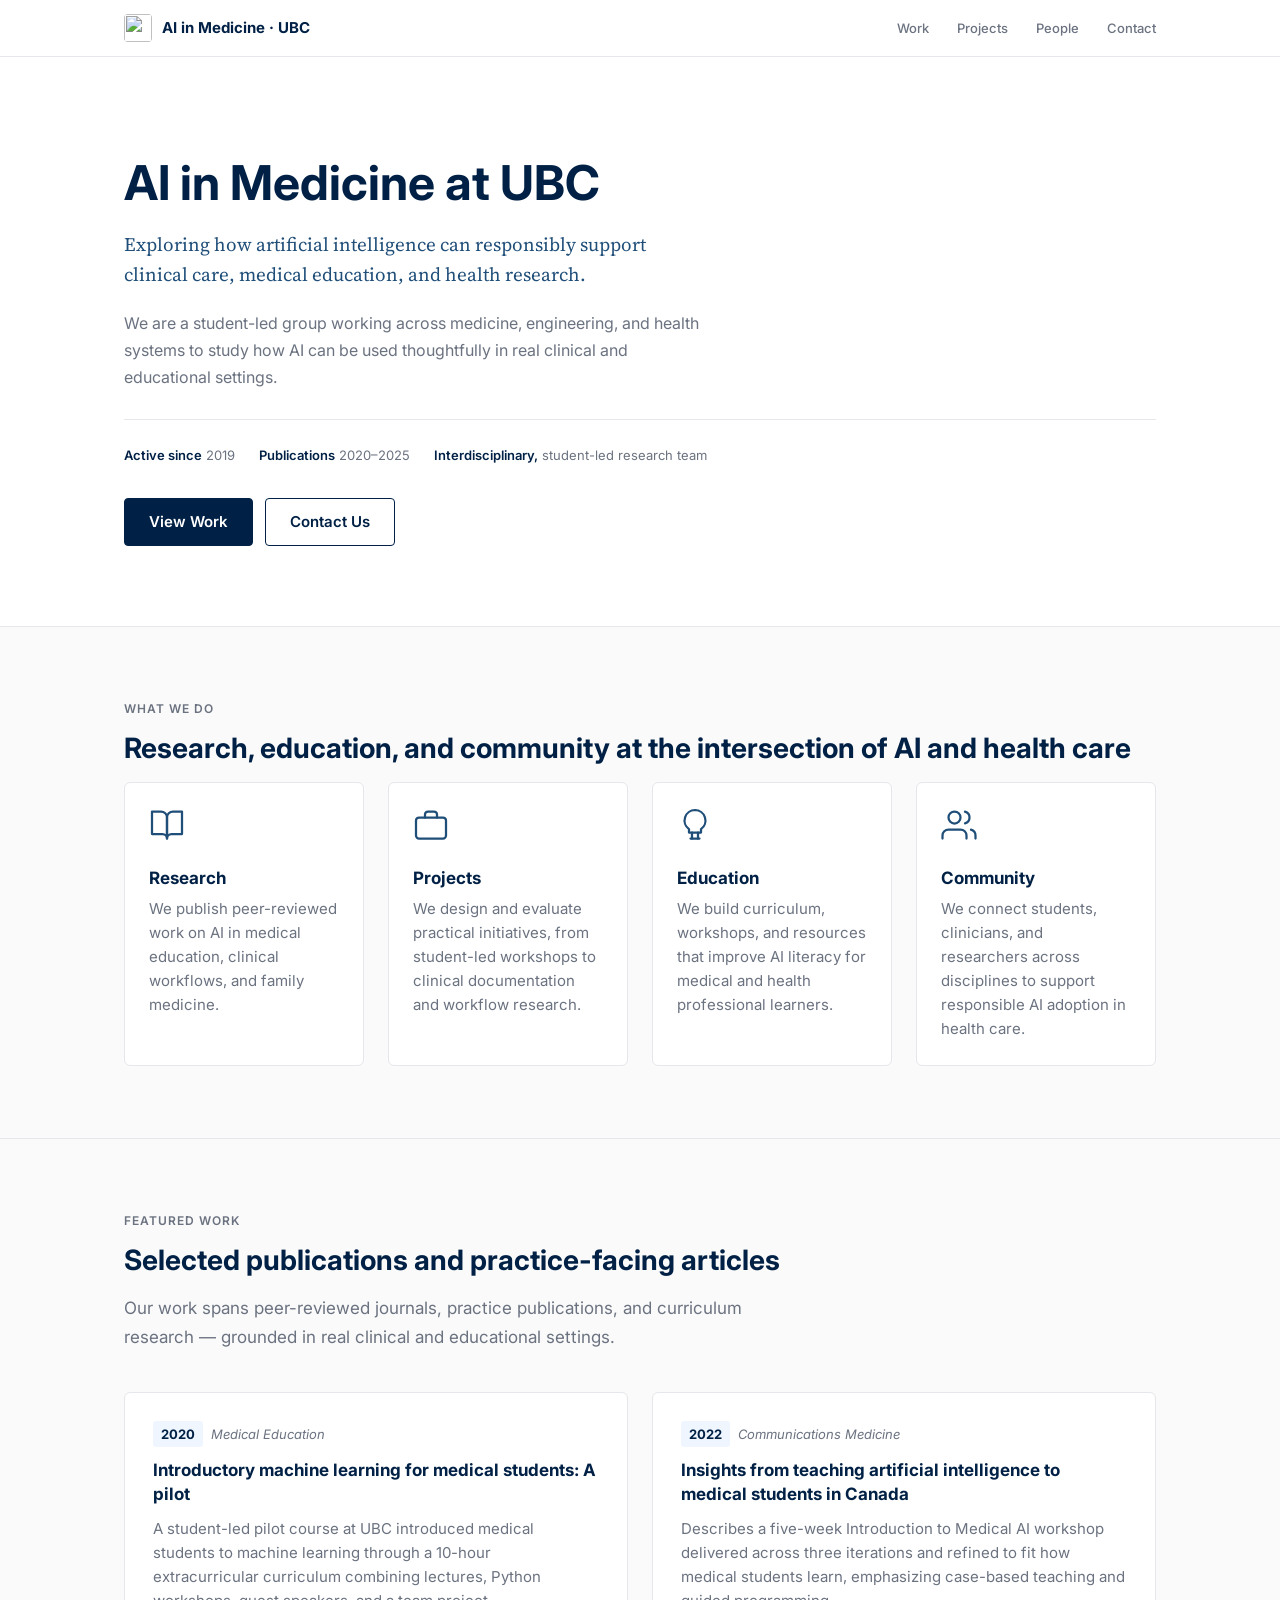
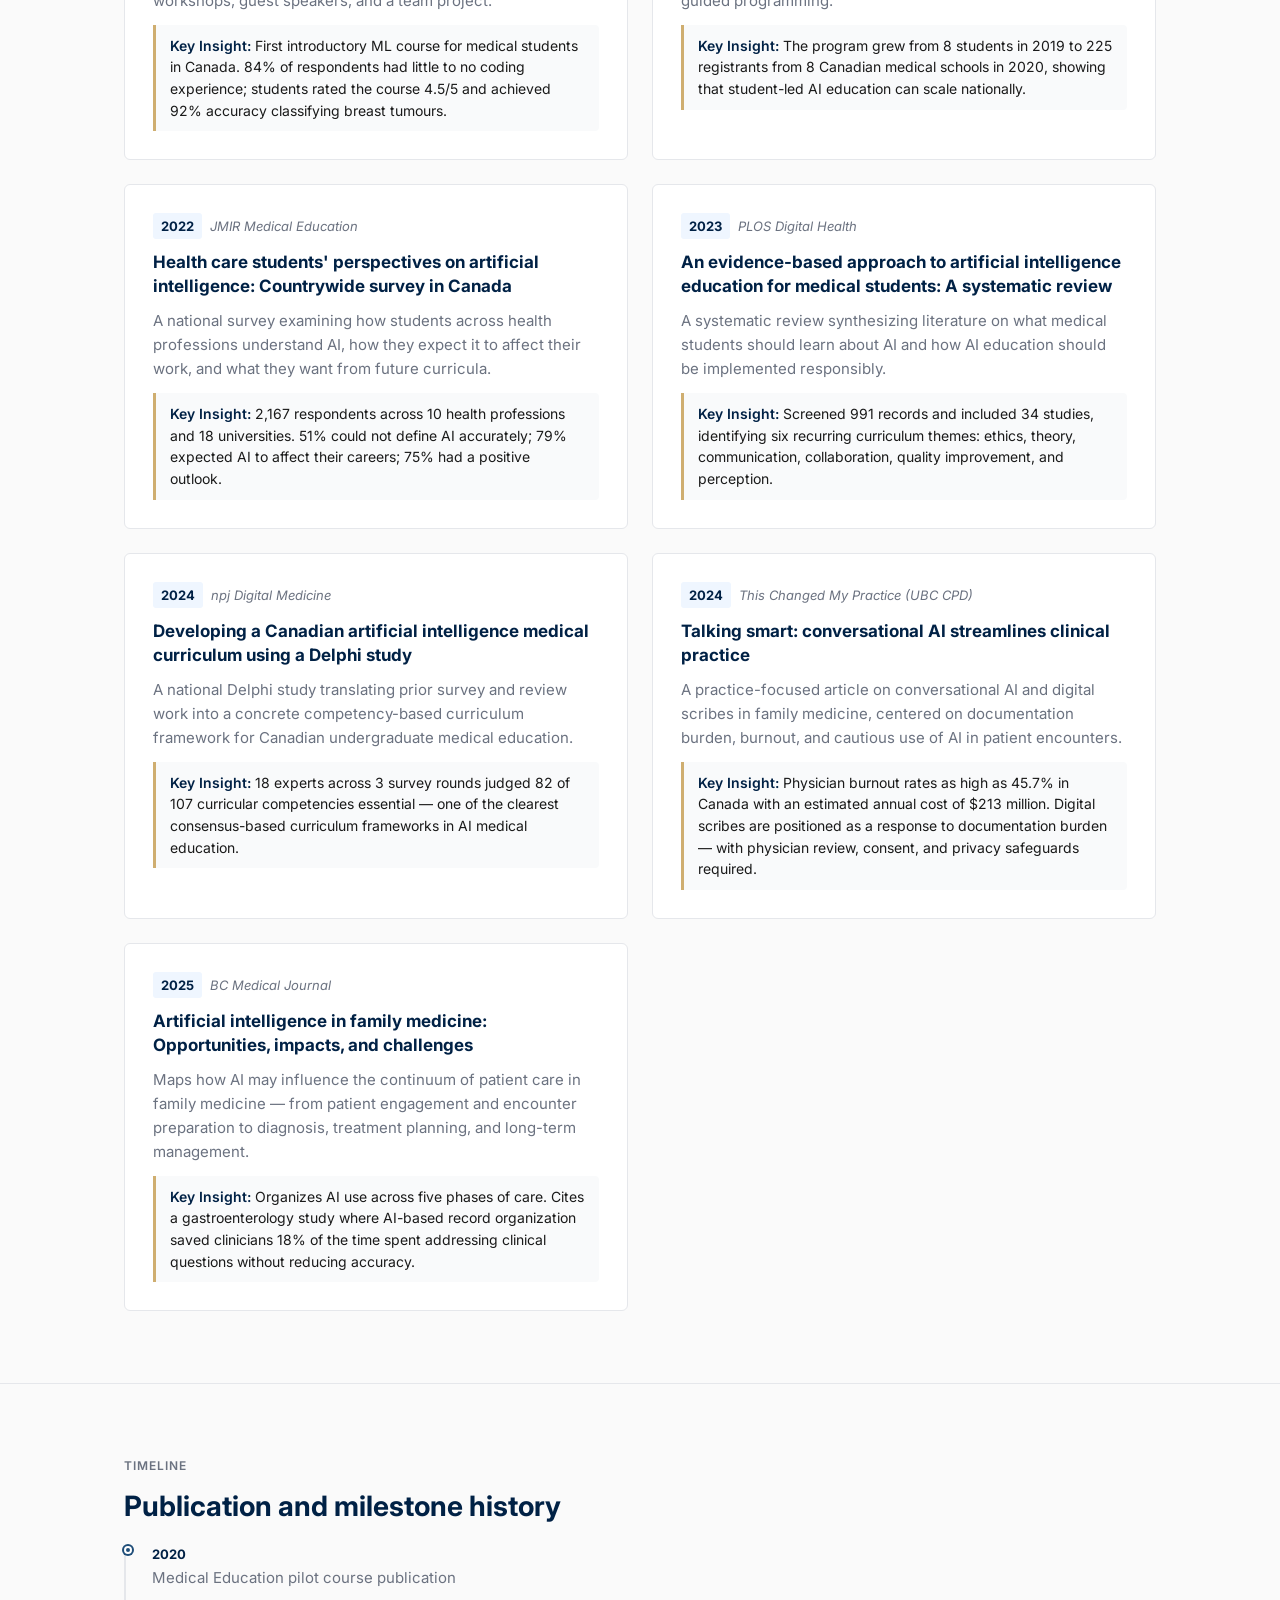
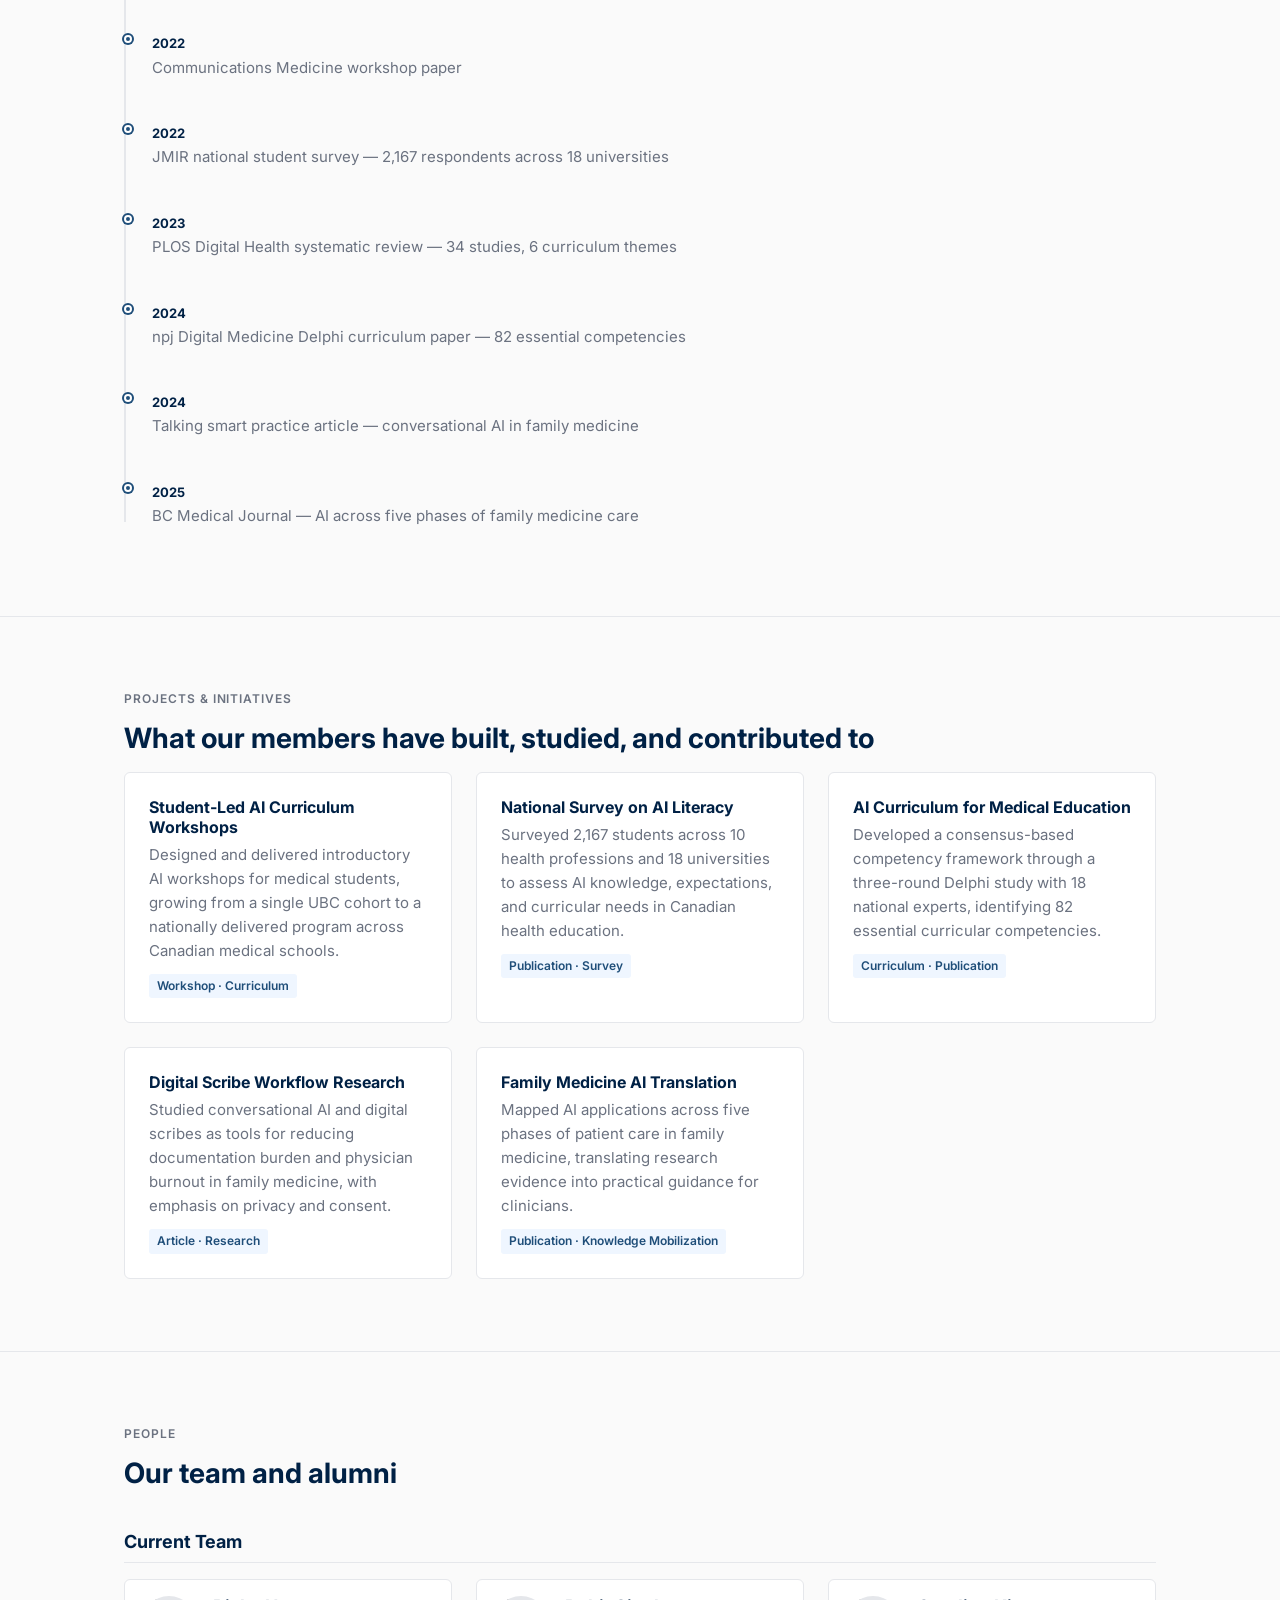
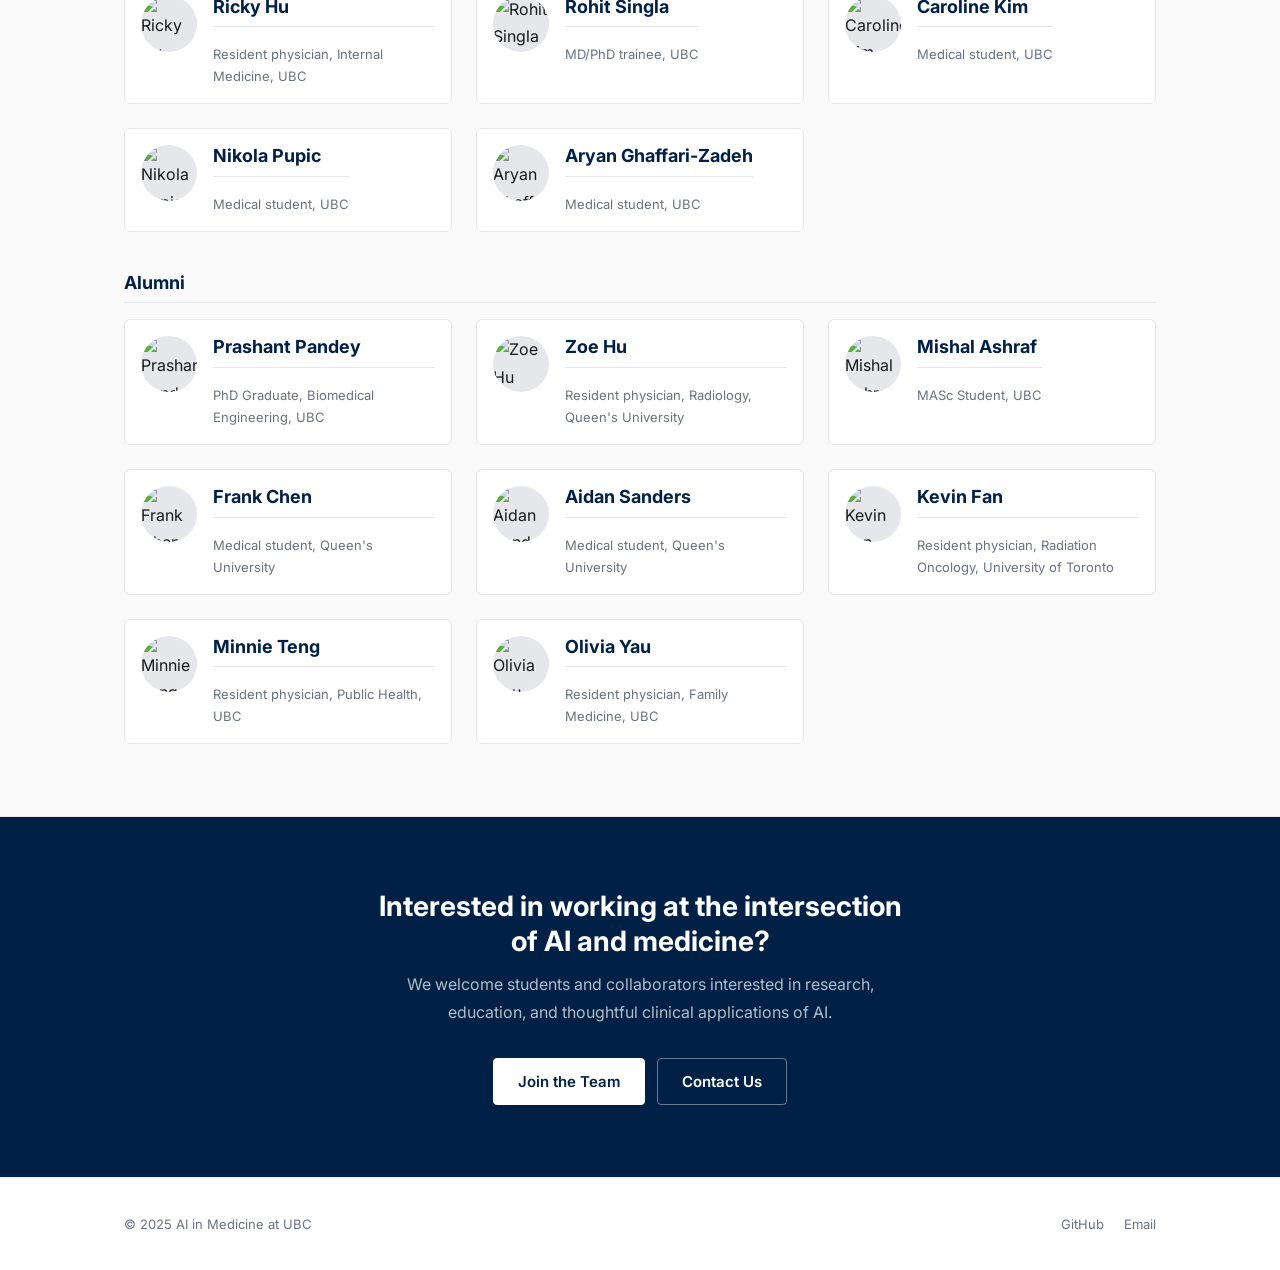
==== index.html @ bf88bde8 "Redesign homepage into academic-lab-style site with new design system - Create new CSS stylesheet (a" ====
<!DOCTYPE html>
<html lang="en">
<head>
    <meta charset="utf-8" />
    <meta name="viewport" content="width=device-width, initial-scale=1" />
    <title>AI in Medicine at UBC</title>
    <meta name="description" content="A student-led research group exploring how AI can responsibly support clinical care, medical education, and health research at the University of British Columbia." />

    <!-- Fonts: Inter (headings + body), Source Serif Pro (accent) -->
    <link rel="preconnect" href="https://fonts.googleapis.com" />
    <link rel="preconnect" href="https://fonts.gstatic.com" crossorigin />
    <link href="https://fonts.googleapis.com/css2?family=Inter:wght@400;500;600;700&family=Source+Serif+Pro:ital,wght@0,400;0,600;1,400&display=swap" rel="stylesheet" />

    <link rel="stylesheet" href="assets/css/site.css" />
</head>
<body>

<!-- Navigation — sticky, minimal -->
<nav class="site-nav" aria-label="Primary navigation">
    <div class="container">
        <a href="#" class="site-nav-brand">
            <img src="images/logo.png" alt="" aria-hidden="true" />
            AI in Medicine · UBC
        </a>
        <ul class="site-nav-links" role="list">
            <li><a href="#work">Work</a></li>
            <li><a href="#projects">Projects</a></li>
            <li><a href="#people">People</a></li>
            <li><a href="#contact">Contact</a></li>
        </ul>
        <button class="nav-toggle" aria-label="Toggle navigation" aria-expanded="false" aria-controls="mobile-nav">
            <svg viewBox="0 0 24 24" fill="none" stroke="currentColor" stroke-width="2" stroke-linecap="round"><line x1="3" y1="6" x2="21" y2="6"/><line x1="3" y1="12" x2="21" y2="12"/><line x1="3" y1="18" x2="21" y2="18"/></svg>
        </button>
    </div>
    <div id="mobile-nav" class="mobile-nav" role="navigation" aria-label="Mobile navigation">
        <a href="#work">Work</a>
        <a href="#projects">Projects</a>
        <a href="#people">People</a>
        <a href="#contact">Contact</a>
    </div>
</nav>

<!-- ============================================================
     1. HERO
     Restrained academic hero. No oversized imagery.
     Credibility metadata replaces marketing claims.
     ============================================================ -->
<section class="hero" id="hero">
    <div class="container">
        <h1>AI in Medicine at UBC</h1>
        <p class="hero-subtitle serif">Exploring how artificial intelligence can responsibly support clinical care, medical education, and health research.</p>
        <p class="hero-body">We are a student-led group working across medicine, engineering, and health systems to study how AI can be used thoughtfully in real clinical and educational settings.</p>
        <div class="hero-meta">
            <span class="hero-meta-item"><strong>Active since</strong> 2019</span>
            <span class="hero-meta-item"><strong>Publications</strong> 2020–2025</span>
            <span class="hero-meta-item"><strong>Interdisciplinary,</strong> student-led research team</span>
        </div>
        <div class="btn-group">
            <a href="#work" class="btn btn-primary">View Work</a>
            <a href="#contact" class="btn btn-outline">Contact Us</a>
        </div>
    </div>
</section>

<!-- ============================================================
     2. WHAT WE DO
     4-column grid on desktop, stacked on mobile.
     Short, specific copy — no buzzwords.
     ============================================================ -->
<section class="section" id="about">
    <div class="container">
        <p class="section-label">What We Do</p>
        <h2 class="section-title">Research, education, and community at the intersection of AI and health care</h2>
        <div class="grid grid-4">
            <div class="card">
                <!-- Icon: book/research -->
                <svg class="card-icon" viewBox="0 0 24 24" fill="none" stroke="currentColor" stroke-width="1.5" stroke-linecap="round" stroke-linejoin="round"><path d="M2 3h6a4 4 0 0 1 4 4v14a3 3 0 0 0-3-3H2z"/><path d="M22 3h-6a4 4 0 0 0-4 4v14a3 3 0 0 1 3-3h7z"/></svg>
                <h3>Research</h3>
                <p>We publish peer-reviewed work on AI in medical education, clinical workflows, and family medicine.</p>
            </div>
            <div class="card">
                <!-- Icon: project/build -->
                <svg class="card-icon" viewBox="0 0 24 24" fill="none" stroke="currentColor" stroke-width="1.5" stroke-linecap="round" stroke-linejoin="round"><rect x="2" y="7" width="20" height="14" rx="2"/><path d="M16 7V5a2 2 0 0 0-2-2h-4a2 2 0 0 0-2 2v2"/></svg>
                <h3>Projects</h3>
                <p>We design and evaluate practical initiatives, from student-led workshops to clinical documentation and workflow research.</p>
            </div>
            <div class="card">
                <!-- Icon: education/lightbulb -->
                <svg class="card-icon" viewBox="0 0 24 24" fill="none" stroke="currentColor" stroke-width="1.5" stroke-linecap="round" stroke-linejoin="round"><path d="M12 2a7 7 0 0 0-4 12.7V17h8v-2.3A7 7 0 0 0 12 2z"/><line x1="9" y1="21" x2="15" y2="21"/><line x1="10" y1="17" x2="10" y2="21"/><line x1="14" y1="17" x2="14" y2="21"/></svg>
                <h3>Education</h3>
                <p>We build curriculum, workshops, and resources that improve AI literacy for medical and health professional learners.</p>
            </div>
            <div class="card">
                <!-- Icon: community/people -->
                <svg class="card-icon" viewBox="0 0 24 24" fill="none" stroke="currentColor" stroke-width="1.5" stroke-linecap="round" stroke-linejoin="round"><path d="M17 21v-2a4 4 0 0 0-4-4H5a4 4 0 0 0-4 4v2"/><circle cx="9" cy="7" r="4"/><path d="M23 21v-2a4 4 0 0 0-3-3.87"/><path d="M16 3.13a4 4 0 0 1 0 7.75"/></svg>
                <h3>Community</h3>
                <p>We connect students, clinicians, and researchers across disciplines to support responsible AI adoption in health care.</p>
            </div>
        </div>
    </div>
</section>

<!-- ============================================================
     3. FEATURED WORK
     Publication-forward section. Chronological project cards.
     Each card: year, source, title, summary, key insight.
     This is the visual anchor of the homepage.
     ============================================================ -->
<section class="section" id="work">
    <div class="container">
        <p class="section-label">Featured Work</p>
        <h2 class="section-title">Selected publications and practice-facing articles</h2>
        <p class="section-desc">Our work spans peer-reviewed journals, practice publications, and curriculum research — grounded in real clinical and educational settings.</p>

        <div class="grid grid-2">

            <!-- 2020 — Medical Education -->
            <article class="project-card">
                <div class="project-card-meta">
                    <span class="project-card-year">2020</span>
                    <span class="project-card-source">Medical Education</span>
                </div>
                <h3>Introductory machine learning for medical students: A pilot</h3>
                <p class="project-card-summary">A student-led pilot course at UBC introduced medical students to machine learning through a 10-hour extracurricular curriculum combining lectures, Python workshops, guest speakers, and a team project.</p>
                <div class="project-card-insight"><strong>Key Insight:</strong> First introductory ML course for medical students in Canada. 84% of respondents had little to no coding experience; students rated the course 4.5/5 and achieved 92% accuracy classifying breast tumours.</div>
            </article>

            <!-- 2022 — Communications Medicine -->
            <article class="project-card">
                <div class="project-card-meta">
                    <span class="project-card-year">2022</span>
                    <span class="project-card-source">Communications Medicine</span>
                </div>
                <h3><a href="https://www.nature.com/articles/s43856-022-00125-4">Insights from teaching artificial intelligence to medical students in Canada</a></h3>
                <p class="project-card-summary">Describes a five-week Introduction to Medical AI workshop delivered across three iterations and refined to fit how medical students learn, emphasizing case-based teaching and guided programming.</p>
                <div class="project-card-insight"><strong>Key Insight:</strong> The program grew from 8 students in 2019 to 225 registrants from 8 Canadian medical schools in 2020, showing that student-led AI education can scale nationally.</div>
            </article>

            <!-- 2022 — JMIR Medical Education -->
            <article class="project-card">
                <div class="project-card-meta">
                    <span class="project-card-year">2022</span>
                    <span class="project-card-source">JMIR Medical Education</span>
                </div>
                <h3><a href="https://mededu.jmir.org/2022/1/e33390/">Health care students' perspectives on artificial intelligence: Countrywide survey in Canada</a></h3>
                <p class="project-card-summary">A national survey examining how students across health professions understand AI, how they expect it to affect their work, and what they want from future curricula.</p>
                <div class="project-card-insight"><strong>Key Insight:</strong> 2,167 respondents across 10 health professions and 18 universities. 51% could not define AI accurately; 79% expected AI to affect their careers; 75% had a positive outlook.</div>
            </article>

            <!-- 2023 — PLOS Digital Health -->
            <article class="project-card">
                <div class="project-card-meta">
                    <span class="project-card-year">2023</span>
                    <span class="project-card-source">PLOS Digital Health</span>
                </div>
                <h3><a href="https://journals.plos.org/digitalhealth/article?id=10.1371/journal.pdig.0000255">An evidence-based approach to artificial intelligence education for medical students: A systematic review</a></h3>
                <p class="project-card-summary">A systematic review synthesizing literature on what medical students should learn about AI and how AI education should be implemented responsibly.</p>
                <div class="project-card-insight"><strong>Key Insight:</strong> Screened 991 records and included 34 studies, identifying six recurring curriculum themes: ethics, theory, communication, collaboration, quality improvement, and perception.</div>
            </article>

            <!-- 2024 — npj Digital Medicine -->
            <article class="project-card">
                <div class="project-card-meta">
                    <span class="project-card-year">2024</span>
                    <span class="project-card-source">npj Digital Medicine</span>
                </div>
                <h3>Developing a Canadian artificial intelligence medical curriculum using a Delphi study</h3>
                <p class="project-card-summary">A national Delphi study translating prior survey and review work into a concrete competency-based curriculum framework for Canadian undergraduate medical education.</p>
                <div class="project-card-insight"><strong>Key Insight:</strong> 18 experts across 3 survey rounds judged 82 of 107 curricular competencies essential — one of the clearest consensus-based curriculum frameworks in AI medical education.</div>
            </article>

            <!-- 2024 — This Changed My Practice -->
            <article class="project-card">
                <div class="project-card-meta">
                    <span class="project-card-year">2024</span>
                    <span class="project-card-source">This Changed My Practice (UBC CPD)</span>
                </div>
                <h3>Talking smart: conversational AI streamlines clinical practice</h3>
                <p class="project-card-summary">A practice-focused article on conversational AI and digital scribes in family medicine, centered on documentation burden, burnout, and cautious use of AI in patient encounters.</p>
                <div class="project-card-insight"><strong>Key Insight:</strong> Physician burnout rates as high as 45.7% in Canada with an estimated annual cost of $213 million. Digital scribes are positioned as a response to documentation burden — with physician review, consent, and privacy safeguards required.</div>
            </article>

            <!-- 2025 — BC Medical Journal -->
            <article class="project-card">
                <div class="project-card-meta">
                    <span class="project-card-year">2025</span>
                    <span class="project-card-source">BC Medical Journal</span>
                </div>
                <h3>Artificial intelligence in family medicine: Opportunities, impacts, and challenges</h3>
                <p class="project-card-summary">Maps how AI may influence the continuum of patient care in family medicine — from patient engagement and encounter preparation to diagnosis, treatment planning, and long-term management.</p>
                <div class="project-card-insight"><strong>Key Insight:</strong> Organizes AI use across five phases of care. Cites a gastroenterology study where AI-based record organization saved clinicians 18% of the time spent addressing clinical questions without reducing accuracy.</div>
            </article>

        </div>
    </div>
</section>

<!-- ============================================================
     4. TIMELINE
     Clean chronological view of milestones.
     Minimal — just year + description.
     ============================================================ -->
<section class="section" id="timeline">
    <div class="container">
        <p class="section-label">Timeline</p>
        <h2 class="section-title">Publication and milestone history</h2>
        <div class="timeline">
            <div class="timeline-item">
                <span class="timeline-year">2020</span>
                <p class="timeline-text">Medical Education pilot course publication</p>
            </div>
            <div class="timeline-item">
                <span class="timeline-year">2022</span>
                <p class="timeline-text">Communications Medicine workshop paper</p>
            </div>
            <div class="timeline-item">
                <span class="timeline-year">2022</span>
                <p class="timeline-text">JMIR national student survey — 2,167 respondents across 18 universities</p>
            </div>
            <div class="timeline-item">
                <span class="timeline-year">2023</span>
                <p class="timeline-text">PLOS Digital Health systematic review — 34 studies, 6 curriculum themes</p>
            </div>
            <div class="timeline-item">
                <span class="timeline-year">2024</span>
                <p class="timeline-text">npj Digital Medicine Delphi curriculum paper — 82 essential competencies</p>
            </div>
            <div class="timeline-item">
                <span class="timeline-year">2024</span>
                <p class="timeline-text">Talking smart practice article — conversational AI in family medicine</p>
            </div>
            <div class="timeline-item">
                <span class="timeline-year">2025</span>
                <p class="timeline-text">BC Medical Journal — AI across five phases of family medicine care</p>
            </div>
        </div>
    </div>
</section>

<!-- ============================================================
     5. PROJECTS / INITIATIVES
     Card-based grid of real work products.
     Each card: name, description, output type.
     ============================================================ -->
<section class="section" id="projects">
    <div class="container">
        <p class="section-label">Projects &amp; Initiatives</p>
        <h2 class="section-title">What our members have built, studied, and contributed to</h2>
        <div class="grid grid-3">
            <div class="initiative-card">
                <h3>Student-Led AI Curriculum Workshops</h3>
                <p>Designed and delivered introductory AI workshops for medical students, growing from a single UBC cohort to a nationally delivered program across Canadian medical schools.</p>
                <span class="initiative-tag">Workshop · Curriculum</span>
            </div>
            <div class="initiative-card">
                <h3>National Survey on AI Literacy</h3>
                <p>Surveyed 2,167 students across 10 health professions and 18 universities to assess AI knowledge, expectations, and curricular needs in Canadian health education.</p>
                <span class="initiative-tag">Publication · Survey</span>
            </div>
            <div class="initiative-card">
                <h3>AI Curriculum for Medical Education</h3>
                <p>Developed a consensus-based competency framework through a three-round Delphi study with 18 national experts, identifying 82 essential curricular competencies.</p>
                <span class="initiative-tag">Curriculum · Publication</span>
            </div>
            <div class="initiative-card">
                <h3>Digital Scribe Workflow Research</h3>
                <p>Studied conversational AI and digital scribes as tools for reducing documentation burden and physician burnout in family medicine, with emphasis on privacy and consent.</p>
                <span class="initiative-tag">Article · Research</span>
            </div>
            <div class="initiative-card">
                <h3>Family Medicine AI Translation</h3>
                <p>Mapped AI applications across five phases of patient care in family medicine, translating research evidence into practical guidance for clinicians.</p>
                <span class="initiative-tag">Publication · Knowledge Mobilization</span>
            </div>
        </div>
    </div>
</section>

<!-- ============================================================
     6. PEOPLE
     Simple grid with photo, name, role.
     Concise, human bios. Academic tone.
     ============================================================ -->
<section class="section" id="people">
    <div class="container">
        <p class="section-label">People</p>
        <h2 class="section-title">Our team and alumni</h2>

        <!-- Current Team -->
        <div class="people-subsection">
            <h3>Current Team</h3>
            <div class="grid grid-3">
                <div class="person-card">
                    <img src="images/rh.png" alt="Ricky Hu" class="person-card-photo" />
                    <div class="person-card-info">
                        <h3>Ricky Hu</h3>
                        <p class="person-card-role">Resident physician, Internal Medicine, UBC</p>
                    </div>
                </div>
                <div class="person-card">
                    <img src="images/rs.png" alt="Rohit Singla" class="person-card-photo" />
                    <div class="person-card-info">
                        <h3>Rohit Singla</h3>
                        <p class="person-card-role">MD/PhD trainee, UBC</p>
                    </div>
                </div>
                <div class="person-card">
                    <img src="images/ck.jpg" alt="Caroline Kim" class="person-card-photo" />
                    <div class="person-card-info">
                        <h3>Caroline Kim</h3>
                        <p class="person-card-role">Medical student, UBC</p>
                    </div>
                </div>
                <div class="person-card">
                    <img src="images/np.jpg" alt="Nikola Pupic" class="person-card-photo" />
                    <div class="person-card-info">
                        <h3>Nikola Pupic</h3>
                        <p class="person-card-role">Medical student, UBC</p>
                    </div>
                </div>
                <div class="person-card">
                    <img src="images/ag.jpg" alt="Aryan Ghaffari-Zadeh" class="person-card-photo" />
                    <div class="person-card-info">
                        <h3>Aryan Ghaffari-Zadeh</h3>
                        <p class="person-card-role">Medical student, UBC</p>
                    </div>
                </div>
            </div>
        </div>

        <!-- Alumni -->
        <div class="people-subsection">
            <h3>Alumni</h3>
            <div class="grid grid-3">
                <div class="person-card">
                    <img src="images/pp.png" alt="Prashant Pandey" class="person-card-photo" />
                    <div class="person-card-info">
                        <h3>Prashant Pandey</h3>
                        <p class="person-card-role">PhD Graduate, Biomedical Engineering, UBC</p>
                    </div>
                </div>
                <div class="person-card">
                    <img src="images/zh.png" alt="Zoe Hu" class="person-card-photo" />
                    <div class="person-card-info">
                        <h3>Zoe Hu</h3>
                        <p class="person-card-role">Resident physician, Radiology, Queen's University</p>
                    </div>
                </div>
                <div class="person-card">
                    <img src="images/ma.png" alt="Mishal Ashraf" class="person-card-photo" />
                    <div class="person-card-info">
                        <h3>Mishal Ashraf</h3>
                        <p class="person-card-role">MASc Student, UBC</p>
                    </div>
                </div>
                <div class="person-card">
                    <img src="images/fc.jpg" alt="Frank Chen" class="person-card-photo" />
                    <div class="person-card-info">
                        <h3>Frank Chen</h3>
                        <p class="person-card-role">Medical student, Queen's University</p>
                    </div>
                </div>
                <div class="person-card">
                    <img src="images/as.jpg" alt="Aidan Sanders" class="person-card-photo" />
                    <div class="person-card-info">
                        <h3>Aidan Sanders</h3>
                        <p class="person-card-role">Medical student, Queen's University</p>
                    </div>
                </div>
                <div class="person-card">
                    <img src="images/kf.png" alt="Kevin Fan" class="person-card-photo" />
                    <div class="person-card-info">
                        <h3>Kevin Fan</h3>
                        <p class="person-card-role">Resident physician, Radiation Oncology, University of Toronto</p>
                    </div>
                </div>
                <div class="person-card">
                    <img src="images/mt.png" alt="Minnie Teng" class="person-card-photo" />
                    <div class="person-card-info">
                        <h3>Minnie Teng</h3>
                        <p class="person-card-role">Resident physician, Public Health, UBC</p>
                    </div>
                </div>
                <div class="person-card">
                    <img src="images/oy.png" alt="Olivia Yau" class="person-card-photo" />
                    <div class="person-card-info">
                        <h3>Olivia Yau</h3>
                        <p class="person-card-role">Resident physician, Family Medicine, UBC</p>
                    </div>
                </div>
            </div>
        </div>
    </div>
</section>

<!-- ============================================================
     7. CTA / CONTACT
     Invitational, academic tone. Not promotional.
     ============================================================ -->
<section class="section cta-section" id="contact">
    <div class="container">
        <h2>Interested in working at the intersection of AI and medicine?</h2>
        <p>We welcome students and collaborators interested in research, education, and thoughtful clinical applications of AI.</p>
        <div class="btn-group" style="justify-content: center;">
            <a href="mailto:ubcaimss@gmail.com" class="btn btn-primary">Join the Team</a>
            <a href="mailto:ubcaimss@gmail.com" class="btn btn-outline">Contact Us</a>
        </div>
    </div>
</section>

<!-- Footer -->
<footer class="site-footer">
    <div class="container">
        <span class="footer-text">&copy; 2025 AI in Medicine at UBC</span>
        <ul class="footer-links" role="list">
            <li><a href="https://github.com/ubcaimed" aria-label="GitHub">GitHub</a></li>
            <li><a href="mailto:ubcaimss@gmail.com" aria-label="Email">Email</a></li>
        </ul>
    </div>
</footer>

<!-- Minimal JS: mobile nav toggle only -->
<script>
(function () {
    var toggle = document.querySelector('.nav-toggle');
    var mobileNav = document.getElementById('mobile-nav');
    if (!toggle || !mobileNav) return;

    toggle.addEventListener('click', function () {
        var isOpen = mobileNav.classList.toggle('is-open');
        toggle.setAttribute('aria-expanded', isOpen);
    });

    // Close mobile nav when a link is clicked
    mobileNav.querySelectorAll('a').forEach(function (link) {
        link.addEventListener('click', function () {
            mobileNav.classList.remove('is-open');
            toggle.setAttribute('aria-expanded', 'false');
        });
    });
})();
</script>

</body>
</html>
---- assets/css/site.css ----
/*
 * UBC AI in Medicine — Academic Design System
 *
 * Design decisions:
 * - Typography-driven hierarchy using Inter + Source Serif Pro
 * - UBC-aligned color palette (#002145 primary)
 * - Generous whitespace, thin borders, no heavy shadows
 * - Mobile-first responsive layout
 * - Reusable component patterns (section, card, timeline)
 */

/* ---- Reset & Base ---- */
*, *::before, *::after {
  box-sizing: border-box;
  margin: 0;
  padding: 0;
}

html {
  font-size: 16px;
  scroll-behavior: smooth;
  -webkit-text-size-adjust: 100%;
}

body {
  font-family: 'Inter', system-ui, -apple-system, sans-serif;
  color: #1A1A1A;
  background: #FAFAFA;
  line-height: 1.7;
  -webkit-font-smoothing: antialiased;
  -moz-osx-font-smoothing: grayscale;
}

img {
  max-width: 100%;
  height: auto;
  display: block;
}

a {
  color: #1F4E79;
  text-decoration: none;
  transition: color 0.15s ease;
}

a:hover {
  color: #002145;
}

/* ---- Typography ---- */
h1, h2, h3, h4, h5, h6 {
  font-family: 'Inter', system-ui, sans-serif;
  font-weight: 700;
  color: #002145;
  line-height: 1.25;
}

h1 { font-size: 2.5rem; }      /* 40px */
h2 { font-size: 1.75rem; }     /* 28px */
h3 { font-size: 1.25rem; }     /* 20px */
h4 { font-size: 1.125rem; }    /* 18px */

p {
  margin-bottom: 1rem;
  color: #1A1A1A;
}

.text-muted {
  color: #6B7280;
}

.text-small {
  font-size: 0.875rem;
}

/* Accent serif for special use */
.serif {
  font-family: 'Source Serif Pro', 'Georgia', serif;
}

/* ---- Layout ---- */
.container {
  max-width: 1080px;
  margin: 0 auto;
  padding: 0 1.5rem;
}

.section {
  padding: 4.5rem 0;
}

.section + .section {
  border-top: 1px solid #E5E7EB;
}

.section-label {
  font-size: 0.75rem;
  font-weight: 600;
  text-transform: uppercase;
  letter-spacing: 0.08em;
  color: #6B7280;
  margin-bottom: 0.75rem;
}

.section-title {
  margin-bottom: 1rem;
}

.section-desc {
  max-width: 640px;
  color: #6B7280;
  font-size: 1.0625rem;
  line-height: 1.7;
  margin-bottom: 2.5rem;
}

/* ---- Grid ---- */
.grid {
  display: grid;
  gap: 1.5rem;
}

.grid-2 {
  grid-template-columns: 1fr;
}

.grid-3 {
  grid-template-columns: 1fr;
}

.grid-4 {
  grid-template-columns: 1fr;
}

@media (min-width: 640px) {
  .grid-2 { grid-template-columns: repeat(2, 1fr); }
  .grid-3 { grid-template-columns: repeat(2, 1fr); }
  .grid-4 { grid-template-columns: repeat(2, 1fr); }
}

@media (min-width: 960px) {
  .grid-3 { grid-template-columns: repeat(3, 1fr); }
  .grid-4 { grid-template-columns: repeat(4, 1fr); }
}

/* ---- Buttons ---- */
.btn {
  display: inline-block;
  font-family: 'Inter', system-ui, sans-serif;
  font-size: 0.9375rem;
  font-weight: 600;
  padding: 0.625rem 1.5rem;
  border-radius: 4px;
  border: 1px solid transparent;
  cursor: pointer;
  transition: background 0.15s ease, border-color 0.15s ease, color 0.15s ease;
  text-align: center;
}

.btn-primary {
  background: #002145;
  color: #fff;
  border-color: #002145;
}

.btn-primary:hover {
  background: #1F4E79;
  border-color: #1F4E79;
  color: #fff;
}

.btn-outline {
  background: transparent;
  color: #002145;
  border-color: #002145;
}

.btn-outline:hover {
  background: #002145;
  color: #fff;
}

.btn-group {
  display: flex;
  gap: 0.75rem;
  flex-wrap: wrap;
}

/* ---- Navigation ---- */
.site-nav {
  position: sticky;
  top: 0;
  z-index: 100;
  background: #fff;
  border-bottom: 1px solid #E5E7EB;
}

.site-nav .container {
  display: flex;
  align-items: center;
  justify-content: space-between;
  height: 3.5rem;
}

.site-nav-brand {
  display: flex;
  align-items: center;
  gap: 0.625rem;
  font-weight: 700;
  font-size: 0.9375rem;
  color: #002145;
  white-space: nowrap;
}

.site-nav-brand img {
  width: 28px;
  height: 28px;
  border-radius: 4px;
}

.site-nav-links {
  display: none;
  list-style: none;
  gap: 1.75rem;
}

.site-nav-links a {
  font-size: 0.8125rem;
  font-weight: 500;
  color: #6B7280;
  transition: color 0.15s ease;
}

.site-nav-links a:hover {
  color: #002145;
}

/* Mobile nav toggle */
.nav-toggle {
  display: flex;
  align-items: center;
  justify-content: center;
  background: none;
  border: none;
  cursor: pointer;
  padding: 0.5rem;
  color: #002145;
}

.nav-toggle svg {
  width: 22px;
  height: 22px;
}

/* Mobile dropdown */
.mobile-nav {
  display: none;
  background: #fff;
  border-bottom: 1px solid #E5E7EB;
  padding: 0.75rem 1.5rem 1rem;
}

.mobile-nav.is-open {
  display: block;
}

.mobile-nav a {
  display: block;
  padding: 0.5rem 0;
  font-size: 0.9375rem;
  font-weight: 500;
  color: #6B7280;
  border-bottom: 1px solid #E5E7EB;
}

.mobile-nav a:last-child {
  border-bottom: none;
}

.mobile-nav a:hover {
  color: #002145;
}

@media (min-width: 768px) {
  .site-nav-links {
    display: flex;
  }
  .nav-toggle {
    display: none;
  }
}

/* ---- Hero ---- */
.hero {
  padding: 5rem 0 4rem;
  background: #fff;
  border-bottom: 1px solid #E5E7EB;
}

.hero h1 {
  font-size: 2.75rem;
  margin-bottom: 1rem;
  max-width: 600px;
}

.hero .hero-subtitle {
  font-family: 'Source Serif Pro', Georgia, serif;
  font-size: 1.1875rem;
  color: #1F4E79;
  line-height: 1.6;
  max-width: 580px;
  margin-bottom: 1.25rem;
  font-weight: 400;
}

.hero .hero-body {
  color: #6B7280;
  font-size: 1rem;
  line-height: 1.7;
  max-width: 580px;
  margin-bottom: 1.75rem;
}

.hero-meta {
  display: flex;
  gap: 1.5rem;
  flex-wrap: wrap;
  margin-bottom: 2rem;
  padding-top: 1.5rem;
  border-top: 1px solid #E5E7EB;
}

.hero-meta-item {
  font-size: 0.8125rem;
  color: #6B7280;
}

.hero-meta-item strong {
  color: #002145;
  font-weight: 600;
}

@media (min-width: 768px) {
  .hero {
    padding: 6rem 0 5rem;
  }
  .hero h1 {
    font-size: 3rem;
  }
}

/* ---- Card (shared base) ---- */
.card {
  background: #fff;
  border: 1px solid #E5E7EB;
  border-radius: 6px;
  padding: 1.5rem;
  transition: border-color 0.15s ease;
}

.card:hover {
  border-color: #CBD5E1;
}

.card-icon {
  width: 36px;
  height: 36px;
  margin-bottom: 1rem;
  color: #1F4E79;
}

.card h3 {
  font-size: 1.0625rem;
  margin-bottom: 0.5rem;
}

.card p {
  font-size: 0.9375rem;
  color: #6B7280;
  line-height: 1.6;
  margin-bottom: 0;
}

/* ---- Project Card (Featured Work) ---- */
.project-card {
  background: #fff;
  border: 1px solid #E5E7EB;
  border-radius: 6px;
  padding: 1.75rem;
  transition: border-color 0.15s ease;
}

.project-card:hover {
  border-color: #CBD5E1;
}

.project-card-meta {
  display: flex;
  align-items: center;
  gap: 0.5rem;
  margin-bottom: 0.75rem;
  flex-wrap: wrap;
}

.project-card-year {
  font-size: 0.8125rem;
  font-weight: 700;
  color: #002145;
  background: #EFF6FF;
  padding: 0.125rem 0.5rem;
  border-radius: 3px;
}

.project-card-source {
  font-size: 0.8125rem;
  color: #6B7280;
  font-style: italic;
}

.project-card h3 {
  font-size: 1.0625rem;
  line-height: 1.4;
  margin-bottom: 0.625rem;
  color: #002145;
}

.project-card h3 a {
  color: inherit;
}

.project-card h3 a:hover {
  color: #1F4E79;
}

.project-card-summary {
  font-size: 0.9375rem;
  color: #6B7280;
  line-height: 1.6;
  margin-bottom: 0.75rem;
}

.project-card-insight {
  font-size: 0.875rem;
  color: #1A1A1A;
  background: #F9FAFB;
  border-left: 3px solid #CFAE70;
  padding: 0.625rem 0.875rem;
  line-height: 1.55;
  border-radius: 0 4px 4px 0;
}

.project-card-insight strong {
  color: #002145;
  font-weight: 600;
}

/* ---- Timeline ---- */
.timeline {
  position: relative;
  padding-left: 1.75rem;
}

.timeline::before {
  content: '';
  position: absolute;
  left: 0;
  top: 0.375rem;
  bottom: 0.375rem;
  width: 2px;
  background: #E5E7EB;
}

.timeline-item {
  position: relative;
  padding-bottom: 1.5rem;
}

.timeline-item:last-child {
  padding-bottom: 0;
}

.timeline-item::before {
  content: '';
  position: absolute;
  left: -1.75rem;
  top: 0.375rem;
  width: 8px;
  height: 8px;
  border-radius: 50%;
  background: #1F4E79;
  border: 2px solid #fff;
  box-shadow: 0 0 0 2px #1F4E79;
}

.timeline-year {
  font-size: 0.8125rem;
  font-weight: 700;
  color: #002145;
  margin-bottom: 0.125rem;
}

.timeline-text {
  font-size: 0.9375rem;
  color: #6B7280;
  line-height: 1.5;
}

/* ---- Initiative Card ---- */
.initiative-card {
  background: #fff;
  border: 1px solid #E5E7EB;
  border-radius: 6px;
  padding: 1.5rem;
  transition: border-color 0.15s ease;
}

.initiative-card:hover {
  border-color: #CBD5E1;
}

.initiative-card h3 {
  font-size: 1rem;
  margin-bottom: 0.375rem;
  color: #002145;
}

.initiative-card p {
  font-size: 0.9375rem;
  color: #6B7280;
  line-height: 1.6;
  margin-bottom: 0.5rem;
}

.initiative-tag {
  display: inline-block;
  font-size: 0.75rem;
  font-weight: 600;
  color: #1F4E79;
  background: #EFF6FF;
  padding: 0.125rem 0.5rem;
  border-radius: 3px;
}

/* ---- Person Card ---- */
.person-card {
  display: flex;
  align-items: flex-start;
  gap: 1rem;
  padding: 1rem;
  border: 1px solid #E5E7EB;
  border-radius: 6px;
  background: #fff;
  transition: border-color 0.15s ease;
}

.person-card:hover {
  border-color: #CBD5E1;
}

.person-card-photo {
  width: 56px;
  height: 56px;
  border-radius: 50%;
  object-fit: cover;
  flex-shrink: 0;
  background: #E5E7EB;
}

.person-card-info h3 {
  font-size: 0.9375rem;
  margin-bottom: 0.125rem;
  color: #002145;
}

.person-card-role {
  font-size: 0.8125rem;
  color: #6B7280;
  margin-bottom: 0;
}

/* ---- CTA Section ---- */
.cta-section {
  background: #002145;
  color: #fff;
  text-align: center;
  border-top: none;
}

.cta-section h2 {
  color: #fff;
  max-width: 540px;
  margin: 0 auto 0.75rem;
}

.cta-section p {
  color: rgba(255, 255, 255, 0.7);
  max-width: 520px;
  margin: 0 auto 2rem;
  font-size: 1rem;
}

.cta-section .btn-primary {
  background: #fff;
  color: #002145;
  border-color: #fff;
}

.cta-section .btn-primary:hover {
  background: rgba(255, 255, 255, 0.9);
  color: #002145;
}

.cta-section .btn-outline {
  color: #fff;
  border-color: rgba(255, 255, 255, 0.4);
}

.cta-section .btn-outline:hover {
  background: rgba(255, 255, 255, 0.1);
  border-color: rgba(255, 255, 255, 0.7);
  color: #fff;
}

/* ---- Footer ---- */
.site-footer {
  padding: 2rem 0;
  border-top: 1px solid #E5E7EB;
  background: #fff;
}

.site-footer .container {
  display: flex;
  justify-content: space-between;
  align-items: center;
  flex-wrap: wrap;
  gap: 1rem;
}

.footer-text {
  font-size: 0.8125rem;
  color: #6B7280;
}

.footer-links {
  display: flex;
  gap: 1.25rem;
  list-style: none;
}

.footer-links a {
  font-size: 0.8125rem;
  color: #6B7280;
  transition: color 0.15s ease;
}

.footer-links a:hover {
  color: #002145;
}

/* ---- People Section: Team + Alumni ---- */
.people-subsection {
  margin-top: 2.5rem;
}

.people-subsection:first-child {
  margin-top: 0;
}

.people-subsection h3 {
  font-size: 1.125rem;
  margin-bottom: 1rem;
  padding-bottom: 0.5rem;
  border-bottom: 1px solid #E5E7EB;
  color: #002145;
}

/* ---- Responsive adjustments ---- */
@media (max-width: 639px) {
  h1 { font-size: 2rem; }
  h2 { font-size: 1.5rem; }

  .hero {
    padding: 3rem 0;
  }

  .hero h1 {
    font-size: 2rem;
  }

  .hero .hero-subtitle {
    font-size: 1.0625rem;
  }

  .section {
    padding: 3rem 0;
  }

  .hero-meta {
    gap: 1rem;
  }

  .project-card {
    padding: 1.25rem;
  }
}

/* ---- Utility ---- */
.sr-only {
  position: absolute;
  width: 1px;
  height: 1px;
  padding: 0;
  margin: -1px;
  overflow: hidden;
  clip: rect(0, 0, 0, 0);
  white-space: nowrap;
  border-width: 0;
}
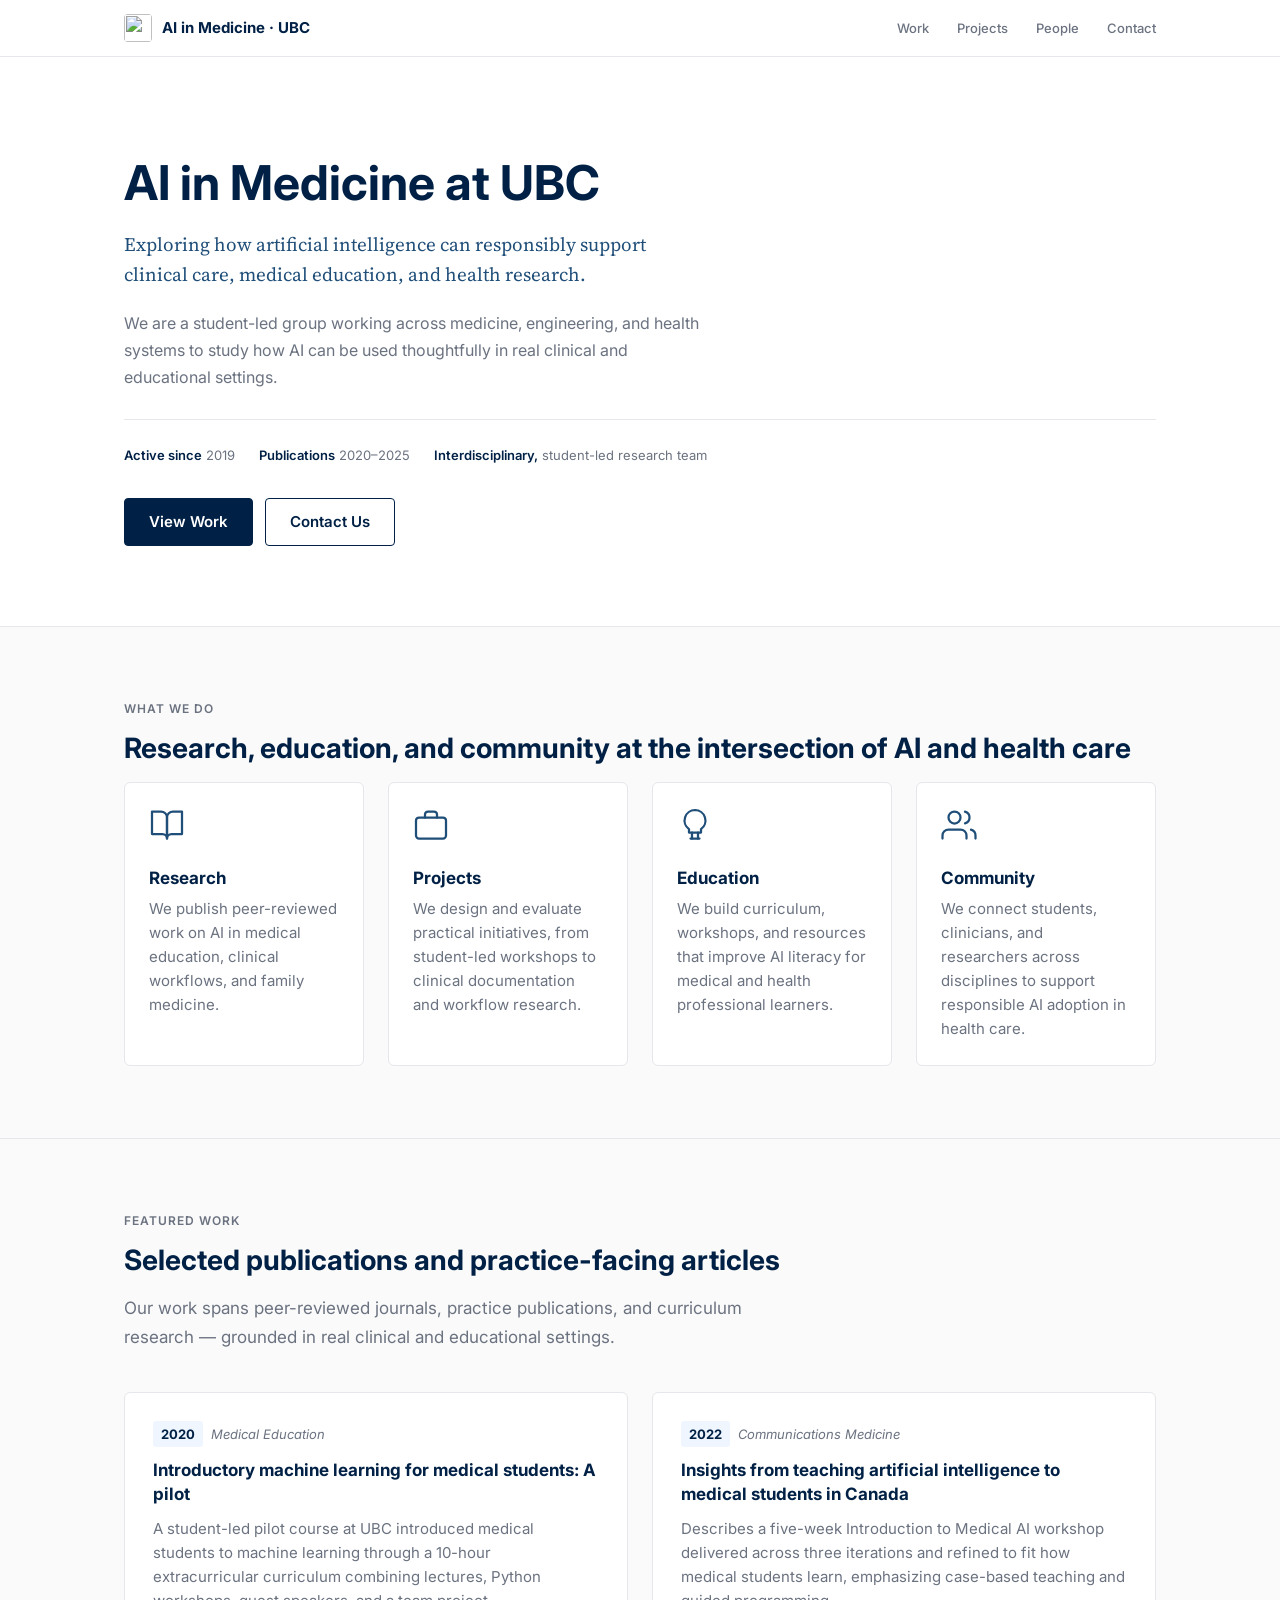
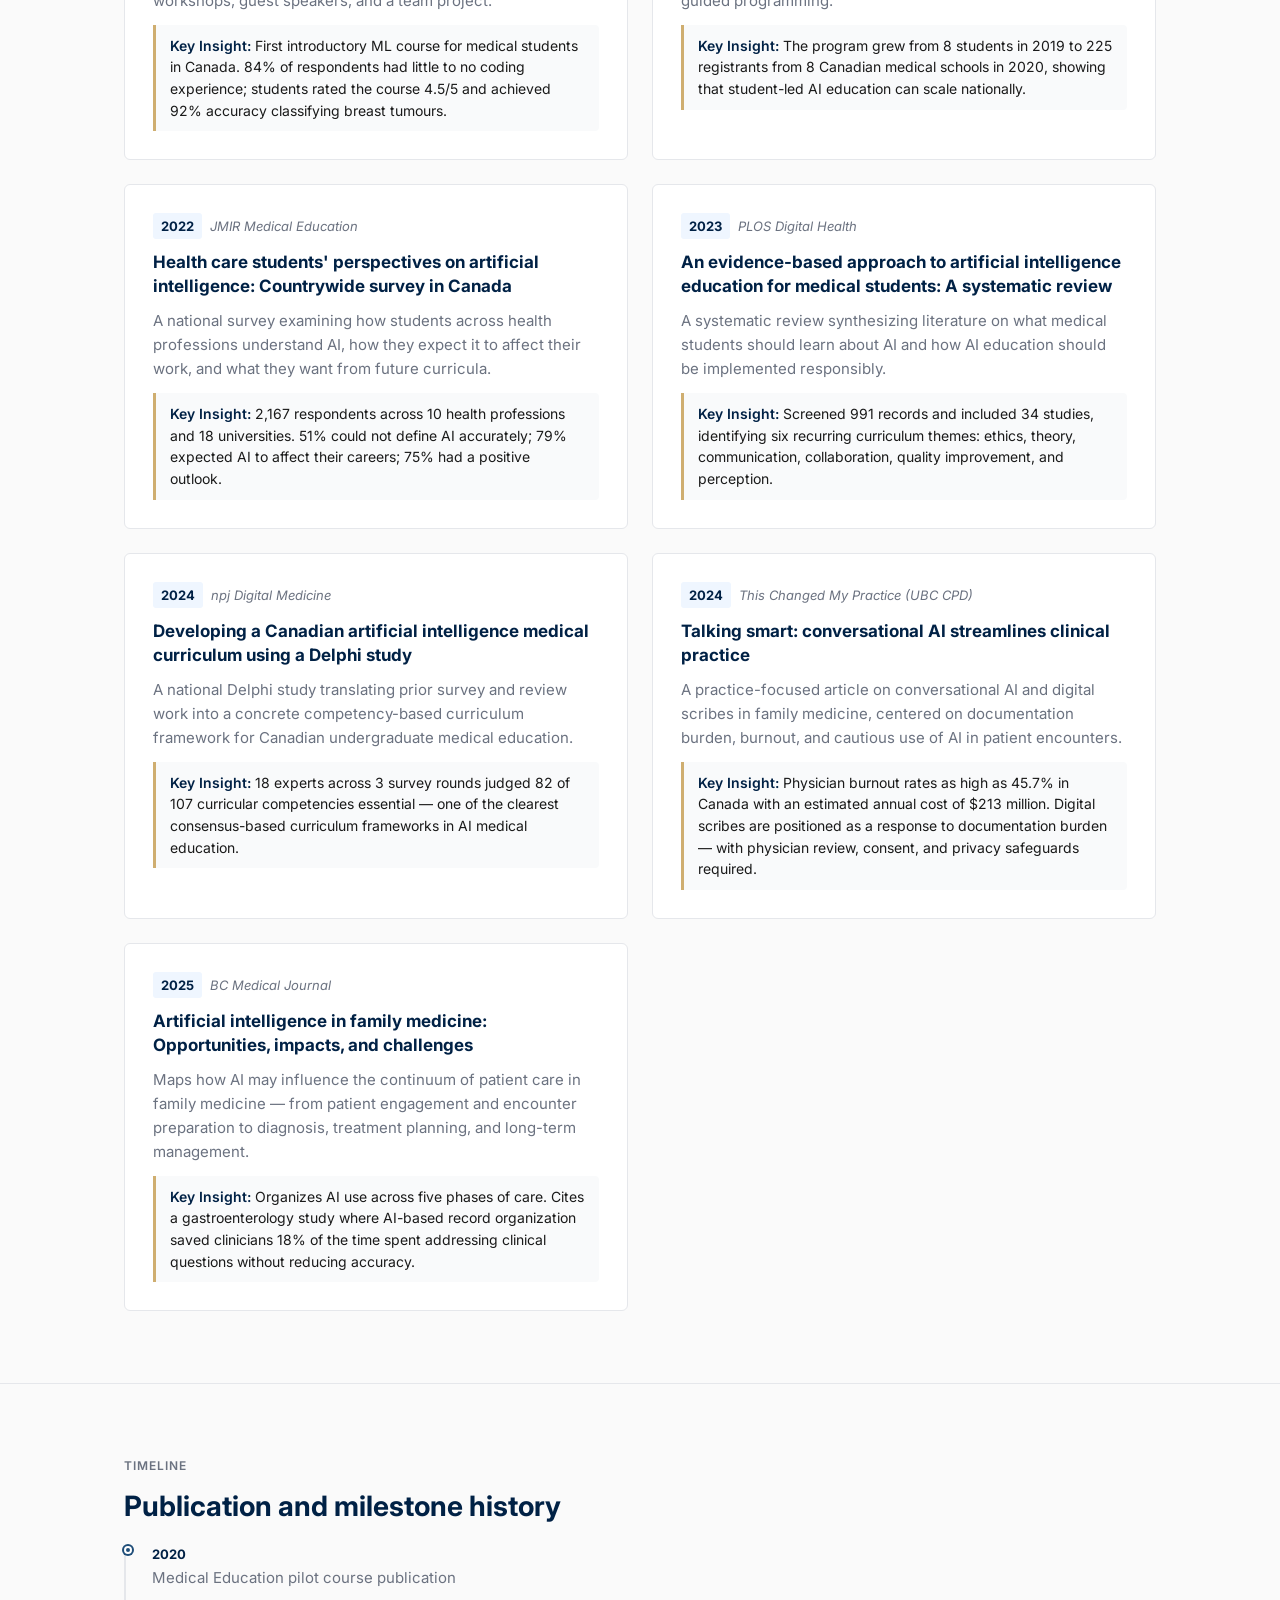
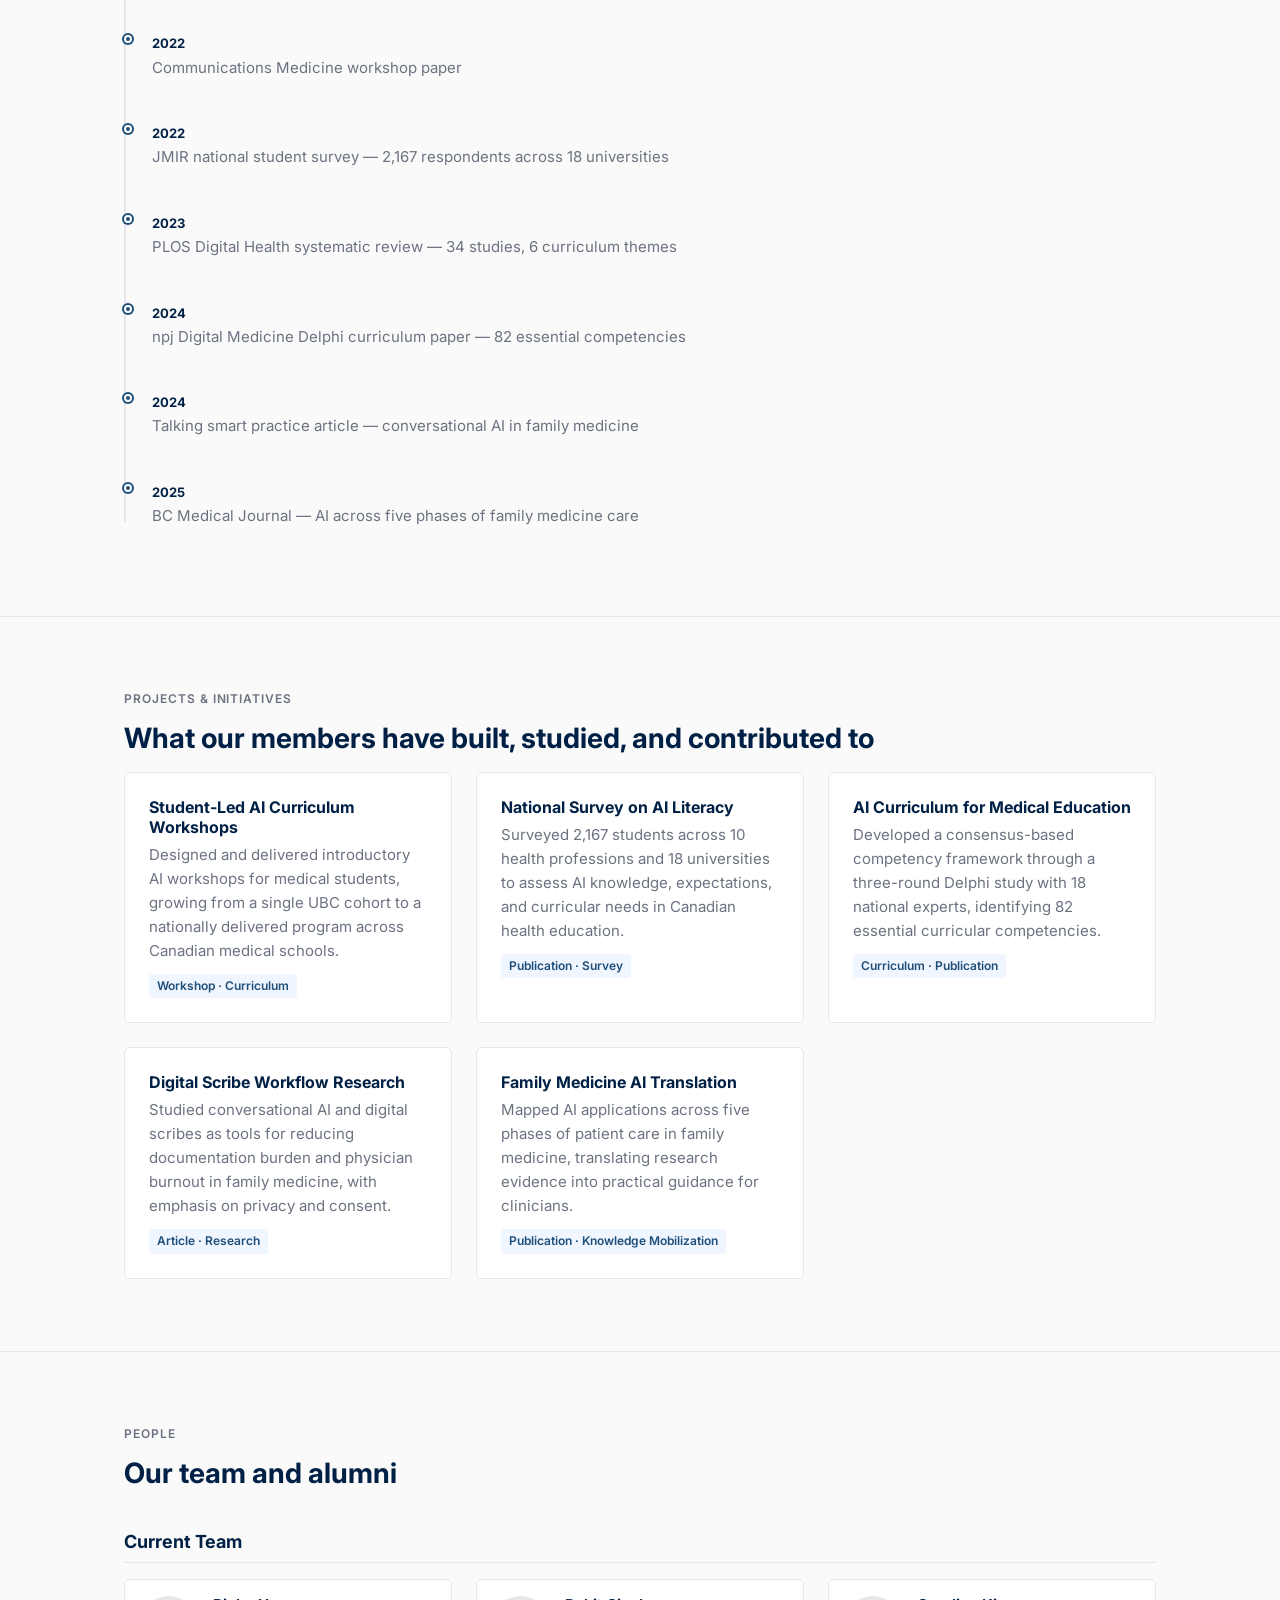
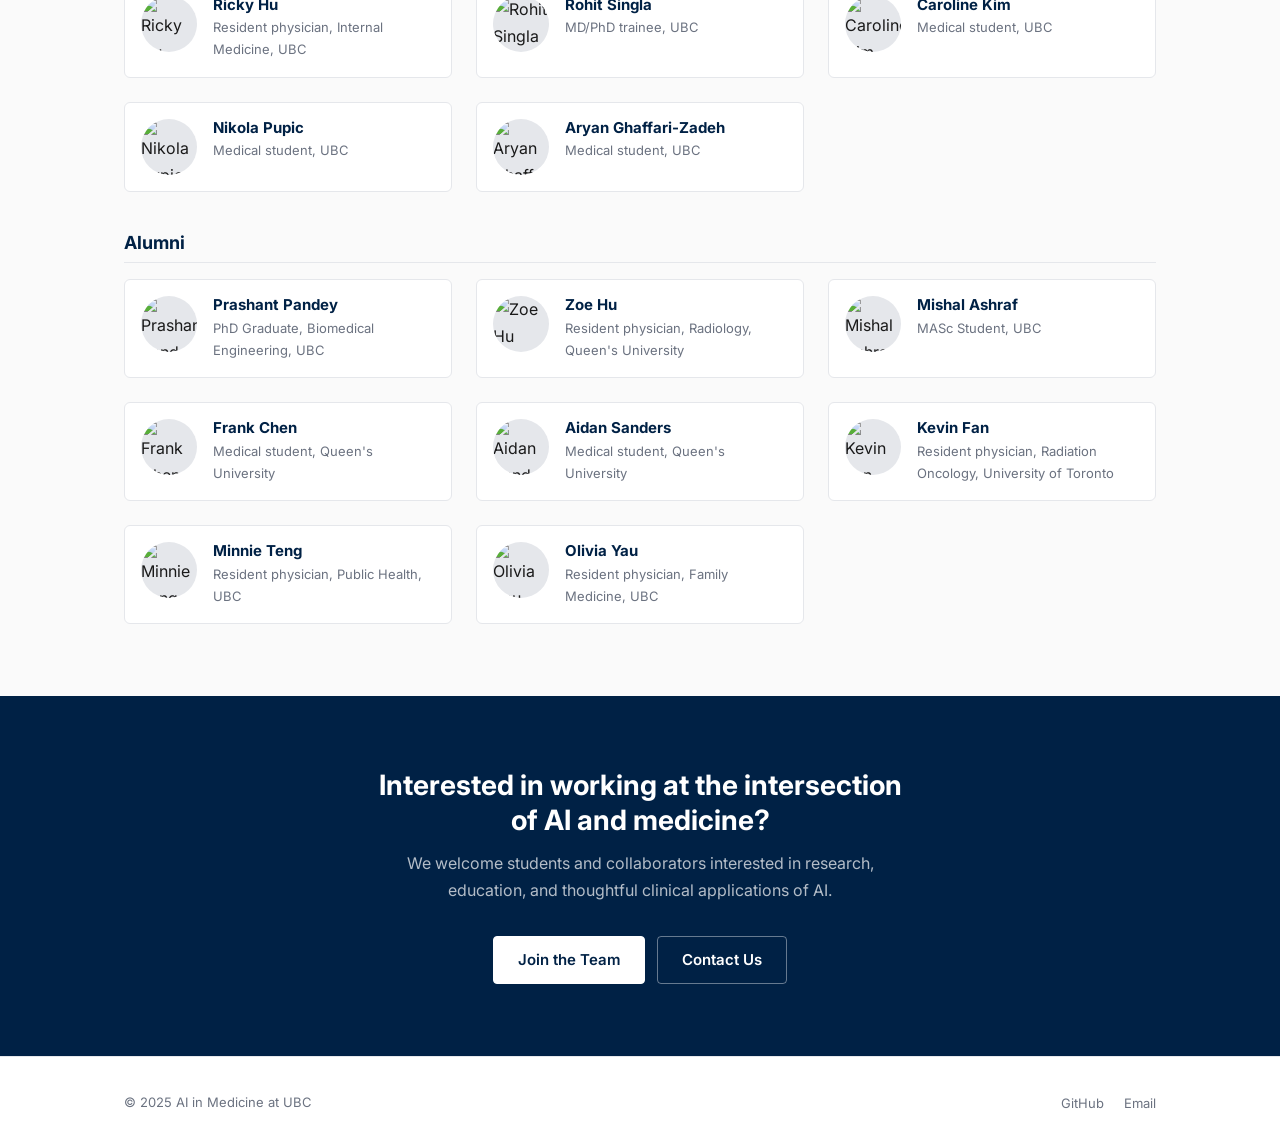
==== commit 489b4187: "Address all 10 review comments: extract shared JS, fix accessibility, remove inline styles, add redu" ====
--- a/index.html
+++ b/index.html
@@ -18,7 +18,7 @@
 <!-- Navigation — sticky, minimal -->
 <nav class="site-nav" aria-label="Primary navigation">
     <div class="container">
-        <a href="#" class="site-nav-brand">
+        <a href="#hero" class="site-nav-brand">
             <img src="images/logo.png" alt="" aria-hidden="true" />
             AI in Medicine · UBC
         </a>
@@ -293,35 +293,35 @@
                 <div class="person-card">
                     <img src="images/rh.png" alt="Ricky Hu" class="person-card-photo" />
                     <div class="person-card-info">
-                        <h3>Ricky Hu</h3>
+                        <h4>Ricky Hu</h4>
                         <p class="person-card-role">Resident physician, Internal Medicine, UBC</p>
                     </div>
                 </div>
                 <div class="person-card">
                     <img src="images/rs.png" alt="Rohit Singla" class="person-card-photo" />
                     <div class="person-card-info">
-                        <h3>Rohit Singla</h3>
+                        <h4>Rohit Singla</h4>
                         <p class="person-card-role">MD/PhD trainee, UBC</p>
                     </div>
                 </div>
                 <div class="person-card">
                     <img src="images/ck.jpg" alt="Caroline Kim" class="person-card-photo" />
                     <div class="person-card-info">
-                        <h3>Caroline Kim</h3>
+                        <h4>Caroline Kim</h4>
                         <p class="person-card-role">Medical student, UBC</p>
                     </div>
                 </div>
                 <div class="person-card">
                     <img src="images/np.jpg" alt="Nikola Pupic" class="person-card-photo" />
                     <div class="person-card-info">
-                        <h3>Nikola Pupic</h3>
+                        <h4>Nikola Pupic</h4>
                         <p class="person-card-role">Medical student, UBC</p>
                     </div>
                 </div>
                 <div class="person-card">
                     <img src="images/ag.jpg" alt="Aryan Ghaffari-Zadeh" class="person-card-photo" />
                     <div class="person-card-info">
-                        <h3>Aryan Ghaffari-Zadeh</h3>
+                        <h4>Aryan Ghaffari-Zadeh</h4>
                         <p class="person-card-role">Medical student, UBC</p>
                     </div>
                 </div>
@@ -335,56 +335,56 @@
                 <div class="person-card">
                     <img src="images/pp.png" alt="Prashant Pandey" class="person-card-photo" />
                     <div class="person-card-info">
-                        <h3>Prashant Pandey</h3>
+                        <h4>Prashant Pandey</h4>
                         <p class="person-card-role">PhD Graduate, Biomedical Engineering, UBC</p>
                     </div>
                 </div>
                 <div class="person-card">
                     <img src="images/zh.png" alt="Zoe Hu" class="person-card-photo" />
                     <div class="person-card-info">
-                        <h3>Zoe Hu</h3>
+                        <h4>Zoe Hu</h4>
                         <p class="person-card-role">Resident physician, Radiology, Queen's University</p>
                     </div>
                 </div>
                 <div class="person-card">
                     <img src="images/ma.png" alt="Mishal Ashraf" class="person-card-photo" />
                     <div class="person-card-info">
-                        <h3>Mishal Ashraf</h3>
+                        <h4>Mishal Ashraf</h4>
                         <p class="person-card-role">MASc Student, UBC</p>
                     </div>
                 </div>
                 <div class="person-card">
                     <img src="images/fc.jpg" alt="Frank Chen" class="person-card-photo" />
                     <div class="person-card-info">
-                        <h3>Frank Chen</h3>
+                        <h4>Frank Chen</h4>
                         <p class="person-card-role">Medical student, Queen's University</p>
                     </div>
                 </div>
                 <div class="person-card">
                     <img src="images/as.jpg" alt="Aidan Sanders" class="person-card-photo" />
                     <div class="person-card-info">
-                        <h3>Aidan Sanders</h3>
+                        <h4>Aidan Sanders</h4>
                         <p class="person-card-role">Medical student, Queen's University</p>
                     </div>
                 </div>
                 <div class="person-card">
                     <img src="images/kf.png" alt="Kevin Fan" class="person-card-photo" />
                     <div class="person-card-info">
-                        <h3>Kevin Fan</h3>
+                        <h4>Kevin Fan</h4>
                         <p class="person-card-role">Resident physician, Radiation Oncology, University of Toronto</p>
                     </div>
                 </div>
                 <div class="person-card">
                     <img src="images/mt.png" alt="Minnie Teng" class="person-card-photo" />
                     <div class="person-card-info">
-                        <h3>Minnie Teng</h3>
+                        <h4>Minnie Teng</h4>
                         <p class="person-card-role">Resident physician, Public Health, UBC</p>
                     </div>
                 </div>
                 <div class="person-card">
                     <img src="images/oy.png" alt="Olivia Yau" class="person-card-photo" />
                     <div class="person-card-info">
-                        <h3>Olivia Yau</h3>
+                        <h4>Olivia Yau</h4>
                         <p class="person-card-role">Resident physician, Family Medicine, UBC</p>
                     </div>
                 </div>
@@ -401,9 +401,9 @@
     <div class="container">
         <h2>Interested in working at the intersection of AI and medicine?</h2>
         <p>We welcome students and collaborators interested in research, education, and thoughtful clinical applications of AI.</p>
-        <div class="btn-group" style="justify-content: center;">
-            <a href="mailto:ubcaimss@gmail.com" class="btn btn-primary">Join the Team</a>
-            <a href="mailto:ubcaimss@gmail.com" class="btn btn-outline">Contact Us</a>
+        <div class="btn-group btn-group-center">
+            <a href="mailto:ubcaimss@gmail.com?subject=Interested%20in%20joining%20the%20team" class="btn btn-primary">Join the Team</a>
+            <a href="mailto:ubcaimss@gmail.com?subject=General%20inquiry" class="btn btn-outline">Contact Us</a>
         </div>
     </div>
 </section>
@@ -419,27 +419,7 @@
     </div>
 </footer>
 
-<!-- Minimal JS: mobile nav toggle only -->
-<script>
-(function () {
-    var toggle = document.querySelector('.nav-toggle');
-    var mobileNav = document.getElementById('mobile-nav');
-    if (!toggle || !mobileNav) return;
-
-    toggle.addEventListener('click', function () {
-        var isOpen = mobileNav.classList.toggle('is-open');
-        toggle.setAttribute('aria-expanded', isOpen);
-    });
-
-    // Close mobile nav when a link is clicked
-    mobileNav.querySelectorAll('a').forEach(function (link) {
-        link.addEventListener('click', function () {
-            mobileNav.classList.remove('is-open');
-            toggle.setAttribute('aria-expanded', 'false');
-        });
-    });
-})();
-</script>
+<script src="assets/js/site.js"></script>
 
 </body>
 </html>
--- a/assets/css/site.css
+++ b/assets/css/site.css
@@ -20,6 +20,17 @@
   font-size: 16px;
   scroll-behavior: smooth;
   -webkit-text-size-adjust: 100%;
+}
+
+/* Respect users who prefer reduced motion */
+@media (prefers-reduced-motion: reduce) {
+  html {
+    scroll-behavior: auto;
+  }
+
+  *, *::before, *::after {
+    transition-duration: 0s !important;
+  }
 }
 
 body {
@@ -186,6 +197,10 @@
   flex-wrap: wrap;
 }
 
+.btn-group-center {
+  justify-content: center;
+}
+
 /* ---- Navigation ---- */
 .site-nav {
   position: sticky;
@@ -286,6 +301,11 @@
     display: flex;
   }
   .nav-toggle {
+    display: none;
+  }
+  /* Prevent mobile nav from staying visible after viewport resize */
+  .mobile-nav,
+  .mobile-nav.is-open {
     display: none;
   }
 }
@@ -566,7 +586,7 @@
   background: #E5E7EB;
 }
 
-.person-card-info h3 {
+.person-card-info h4 {
   font-size: 0.9375rem;
   margin-bottom: 0.125rem;
   color: #002145;
@@ -579,7 +599,7 @@
 }
 
 /* ---- CTA Section ---- */
-.cta-section {
+.section.cta-section {
   background: #002145;
   color: #fff;
   text-align: center;
@@ -702,6 +722,11 @@
   .project-card {
     padding: 1.25rem;
   }
+}
+
+/* Page-level modifier: reduce top padding when section is first content */
+.section-flush {
+  padding-top: 3rem;
 }
 
 /* ---- Utility ---- */
